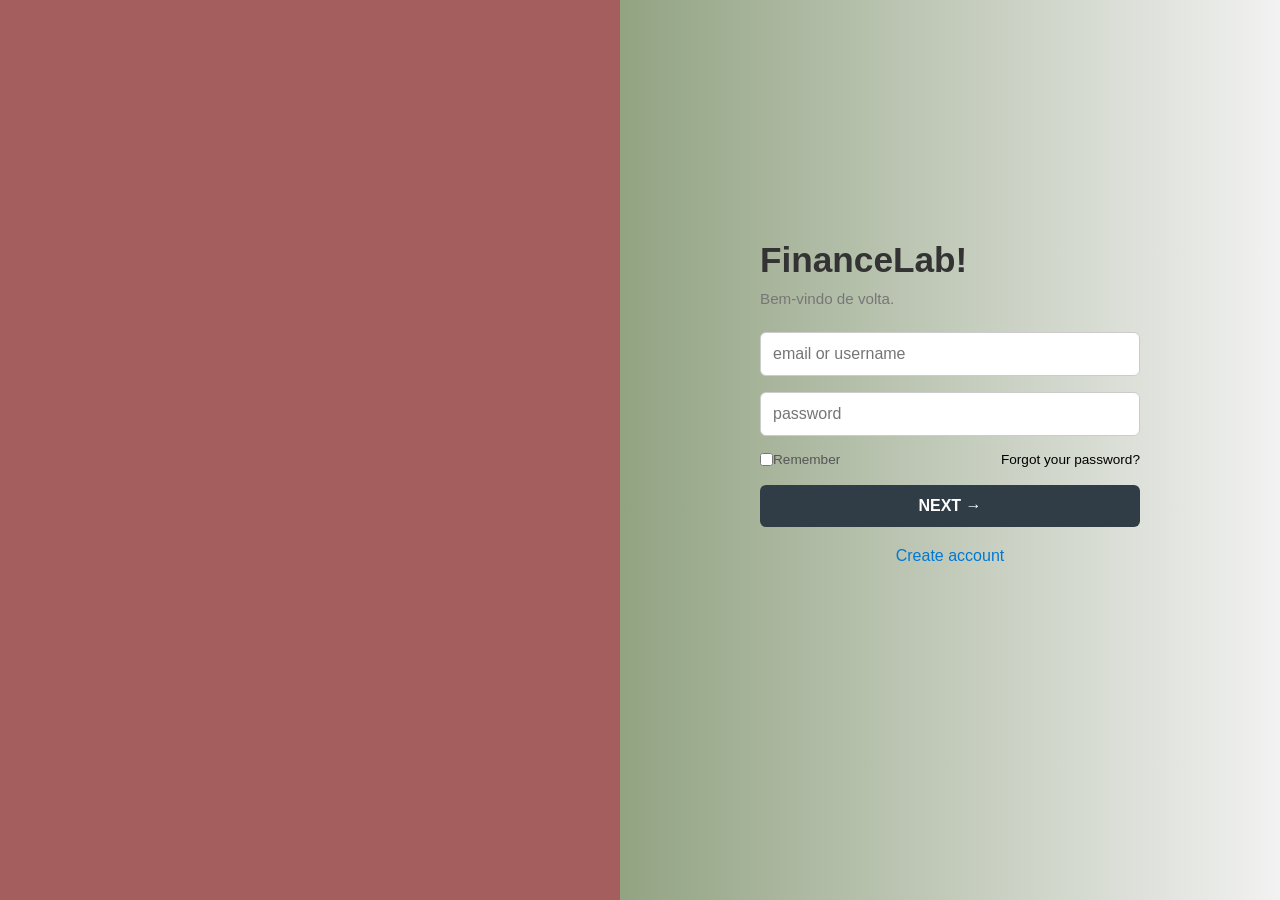
==== index.html @ dfb922f6 "Update and rename login.html to index.html" ====
<!DOCTYPE html>
<html lang="en">
<head>
  <meta charset="UTF-8" />
  <meta name="viewport" content="width=device-width, initial-scale=1.0"/>
  <title>Login System</title>
  <link rel="stylesheet" href="styleLog.css" />
</head>
<body>
  <div class="container">
    
    <!-- Painel da esquerda com imagem de fundo (estilizado no CSS) -->
    <div class="left-panel"></div>

    <!-- Painel da direita com os formulários -->
    <div class="right-panel">
      <div class="form-wrapper">

        <!-- FORMULÁRIO DE LOGIN -->
        <div class="form-panel active" id="login-form">
          <h1 class="title">FinanceLab!</h1>
          <p class="subtitle">Bem-vindo de volta.</p>
          <form>
            <input type="text" placeholder="email or username" required />
            <input type="password" placeholder="password" required />
            <div class="options">
              <label><input type="checkbox" /> Remember</label>
              <a href="#" onclick="switchForm('forgot-form')">Forgot your password?</a>
            </div>
            <button type="submit" class="btn-next">NEXT →</button>
          </form>
          <div class="form-footer">
            <a href="#" onclick="switchForm('register-form')">Create account</a>
          </div>
        </div>

        <!-- FORMULÁRIO DE REGISTRO -->
        <div class="form-panel" id="register-form">
          <h1 class="title">CREATE ACCOUNT</h1>
          <p class="subtitle">Vamos começar!</p>
          <form>
            <input type="text" placeholder="username" required />
            <input type="email" placeholder="email" required />
            <input type="password" placeholder="password" required />
            <button type="submit" class="btn-next">REGISTER →</button>
          </form>
          <div class="form-footer">
            <a href="#" onclick="switchForm('login-form')">Already have an account?</a>
          </div>
        </div>

        <!-- FORMULÁRIO DE RECUPERAÇÃO DE SENHA -->
        <div class="form-panel" id="forgot-form">
          <h1 class="title">RESET PASSWORD</h1>
          <p class="subtitle">Enviaremos um link para o seu e-mail.</p>
          <form>
            <input type="email" placeholder="your email" required />
            <button type="submit" class="btn-next">SEND LINK →</button>
          </form>
          <div class="form-footer">
            <a href="#" onclick="switchForm('login-form')">Back to login</a>
          </div>
        </div>

      </div>
    </div>

  </div>

  <script src="script.js"></script>
</body>
</html>
---- styleLog.css ----
/* Reset básico */
* {
  box-sizing: border-box;
  margin: 0;
  padding: 0;
  font-family: "Segoe UI", sans-serif;
}

body, html {
  height: 100%;
  background: #a55e5e;
}

/* Container principal com duas colunas */
.container {
  display: flex;
  height: 100vh;
}

/* Painel da esquerda: imagem */
.left-panel {
  flex: 1;
  background-image: url('imagens/imagem.jpg.jpg');
  background-size: cover;
  background-position: center;
}

/* Painel da direita */
.right-panel {
  flex: 1;
  display: flex;
  justify-content: center;
  align-items: center;
  background: linear-gradient(to right, #92a382, #f2f2f2);
  padding: 20px;
  position: relative;
}

/* Wrapper dos formulários */
.form-wrapper {
  position: relative;
  width: 100%;
  max-width: 380px;
  height: 420px;
  overflow: hidden;
}

/* Estilização de cada formulário */
.form-panel {
  position: absolute;
  top: 0;
  left: 0;
  width: 100%;
  opacity: 0;
  transform: translateY(30px);
  transition: all 0.4s ease;
  z-index: 0;
  pointer-events: none;
}

.form-panel.active {
  opacity: 1;
  transform: translateY(0);
  z-index: 1;
  pointer-events: auto;
  transition-delay: 0.1s;
}

/* Título e subtítulo */
.title {
  font-size: 2.2rem;
  color: #333;
  margin-bottom: 10px;
}

.subtitle {
  color: #777;
  font-size: 0.95rem;
  margin-bottom: 25px;
}

/* Campos de entrada */
form input[type="text"],
form input[type="email"],
form input[type="password"] {
  width: 100%;
  padding: 12px;
  margin-bottom: 16px;
  border: 1px solid #ccc;
  border-radius: 6px;
  font-size: 1rem;
  background: #fff;
  transition: border 0.3s;
}

form input:focus {
  border-color: #0078d4;
  outline: none;
}

/* Botão */
.btn-next {
  width: 100%;
  padding: 12px;
  border: none;
  background: #303d47;
  color: #fff;
  font-weight: bold;
  font-size: 1rem;
  border-radius: 6px;
  cursor: pointer;
  transition: background 0.3s;
}

.btn-next:hover {
  background: #304d63;
}

/* Opções abaixo do campo de senha */
.options {
  display: flex;
  justify-content: space-between;
  align-items: center;
  margin-bottom: 18px;
  font-size: 0.85rem;
  color: #555;
}

.options label {
  display: flex;
  align-items: center;
}

.options a {
  text-decoration: none;
  color: #000000;
}

.options a:hover {
  text-decoration: underline;
}

/* Rodapé dos formulários */
.form-footer {
  margin-top: 20px;
  text-align: center;
}

.form-footer a {
  text-decoration: none;
  color: #0078d4;
  font-weight: 500;
}

.form-footer a:hover {
  text-decoration: underline;
}

/* Responsivo para telas menores */
@media screen and (max-width: 768px) {
  .container {
    flex-direction: column;
  }

  .left-panel {
    display: none;
  }

  .right-panel {
    flex: 1;
    padding: 40px 20px;
  }

  .form-wrapper {
    max-width: 100%;
    height: auto;
  }
}
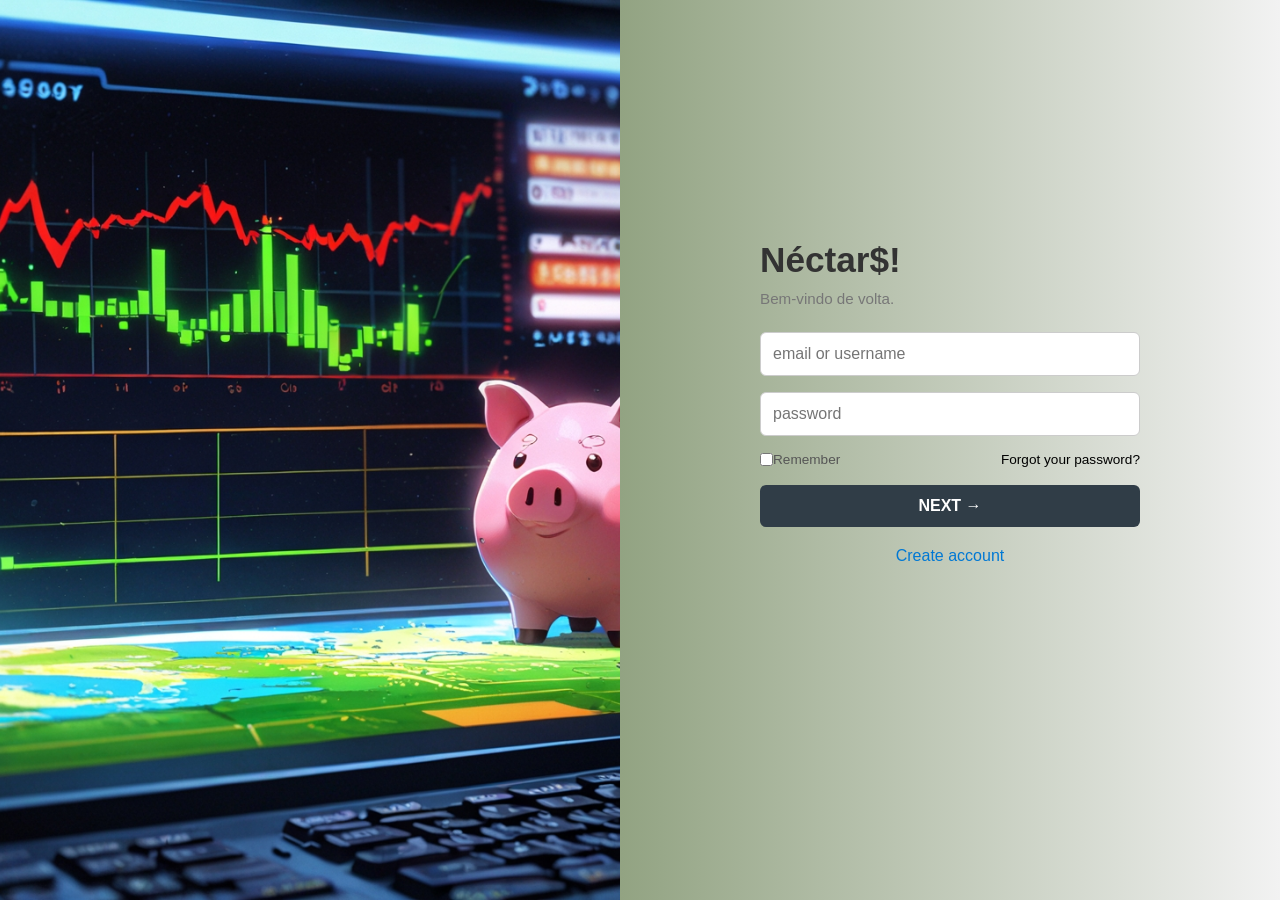
==== commit b711b011: "Update index.html rename" ====
--- a/index.html
+++ b/index.html
@@ -18,7 +18,7 @@
 
         <!-- FORMULÁRIO DE LOGIN -->
         <div class="form-panel active" id="login-form">
-          <h1 class="title">FinanceLab!</h1>
+          <h1 class="title">Néctar$!</h1>
           <p class="subtitle">Bem-vindo de volta.</p>
           <form>
             <input type="text" placeholder="email or username" required />
--- a/styleLog.css
+++ b/styleLog.css
@@ -20,7 +20,7 @@
 /* Painel da esquerda: imagem */
 .left-panel {
   flex: 1;
-  background-image: url('imagens/imagem.jpg.jpg');
+  background-image: url('/imagem.jpg.jpg');
   background-size: cover;
   background-position: center;
 }
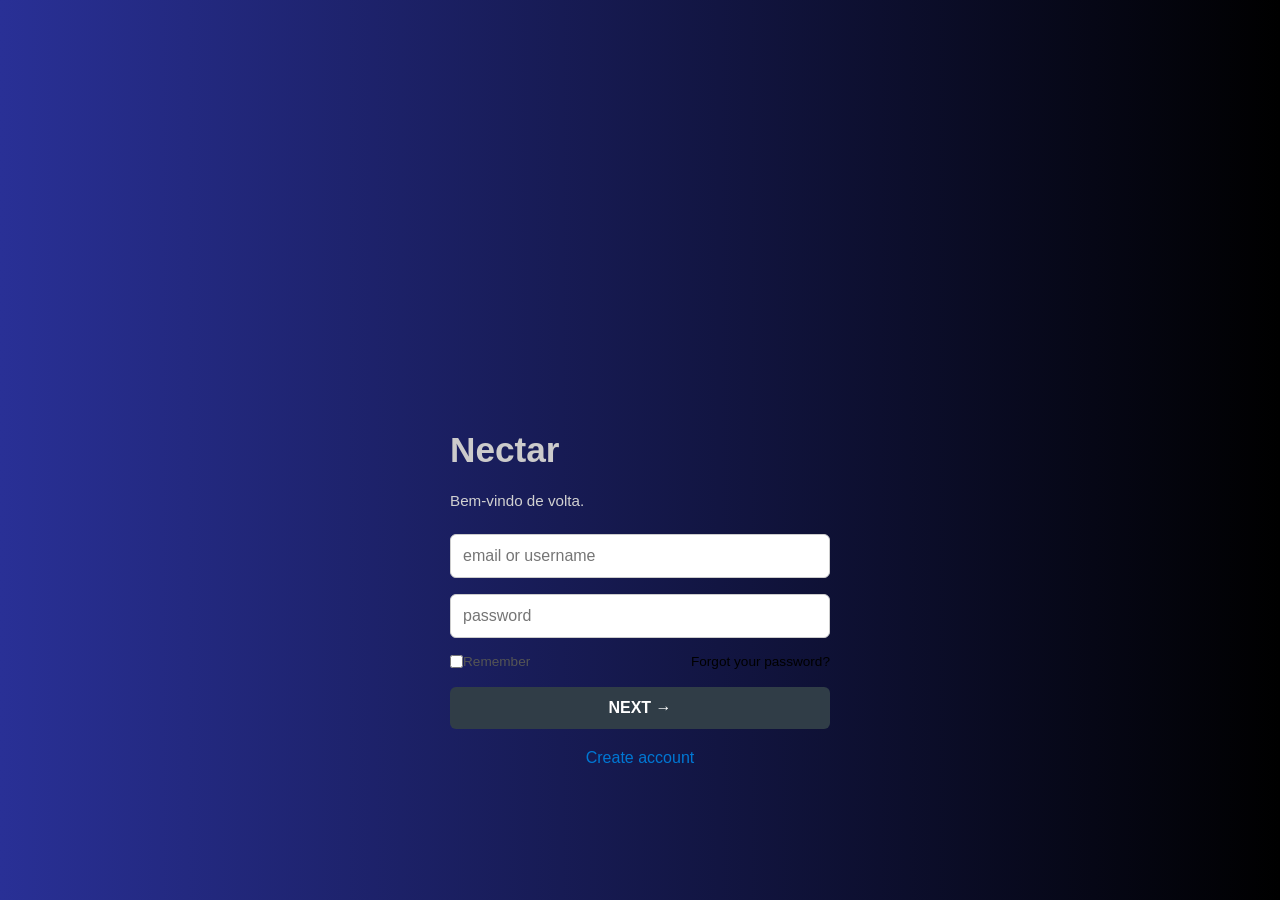
==== commit d6c5584f: "Update index.html" ====
--- a/index.html
+++ b/index.html
@@ -3,6 +3,7 @@
 <head>
   <meta charset="UTF-8" />
   <meta name="viewport" content="width=device-width, initial-scale=1.0"/>
+  
   <title>Login System</title>
   <link rel="stylesheet" href="styleLog.css" />
 </head>
@@ -18,7 +19,7 @@
 
         <!-- FORMULÁRIO DE LOGIN -->
         <div class="form-panel active" id="login-form">
-          <h1 class="title">Néctar$!</h1>
+          <h1 class="title">Nectar</h1>
           <p class="subtitle">Bem-vindo de volta.</p>
           <form>
             <input type="text" placeholder="email or username" required />
--- a/styleLog.css
+++ b/styleLog.css
@@ -8,32 +8,28 @@
 
 body, html {
   height: 100%;
-  background: #a55e5e;
+  min-height: 100%;;
+  background: linear-gradient(to right, #293096, #000000);
 }
 
 /* Container principal com duas colunas */
 .container {
   display: flex;
-  height: 100vh;
-}
-
-/* Painel da esquerda: imagem */
-.left-panel {
-  flex: 1;
-  background-image: url('/imagem.jpg.jpg');
-  background-size: cover;
-  background-position: center;
+  flex-direction: row;
+  flex-wrap: wrap;
+  min-height: 100vh;
 }
 
 /* Painel da direita */
 .right-panel {
-  flex: 1;
+  flex: auto;
+  min-height: 100vh;
   display: flex;
   justify-content: center;
   align-items: center;
-  background: linear-gradient(to right, #92a382, #f2f2f2);
+  background: linear-gradient(to right, #293096, #000000);
   padding: 20px;
-  position: relative;
+  
 }
 
 /* Wrapper dos formulários */
@@ -41,8 +37,9 @@
   position: relative;
   width: 100%;
   max-width: 380px;
-  height: 420px;
-  overflow: hidden;
+  height: auto;
+  padding: 20px;
+  
 }
 
 /* Estilização de cada formulário */
@@ -69,12 +66,13 @@
 /* Título e subtítulo */
 .title {
   font-size: 2.2rem;
-  color: #333;
-  margin-bottom: 10px;
+  color: #cccbcb;
+  margin-bottom: 22px;
+  position: relative;
 }
 
 .subtitle {
-  color: #777;
+  color: #d1d1d1;
   font-size: 0.95rem;
   margin-bottom: 25px;
 }
@@ -167,12 +165,16 @@
   }
 
   .right-panel {
-    flex: 1;
+    flex: unset;
+    min-height: 100vh;
     padding: 40px 20px;
+    justify-content: center;
+    align-items: center;
   }
 
   .form-wrapper {
     max-width: 100%;
     height: auto;
+    padding: 20px;
   }
 }
